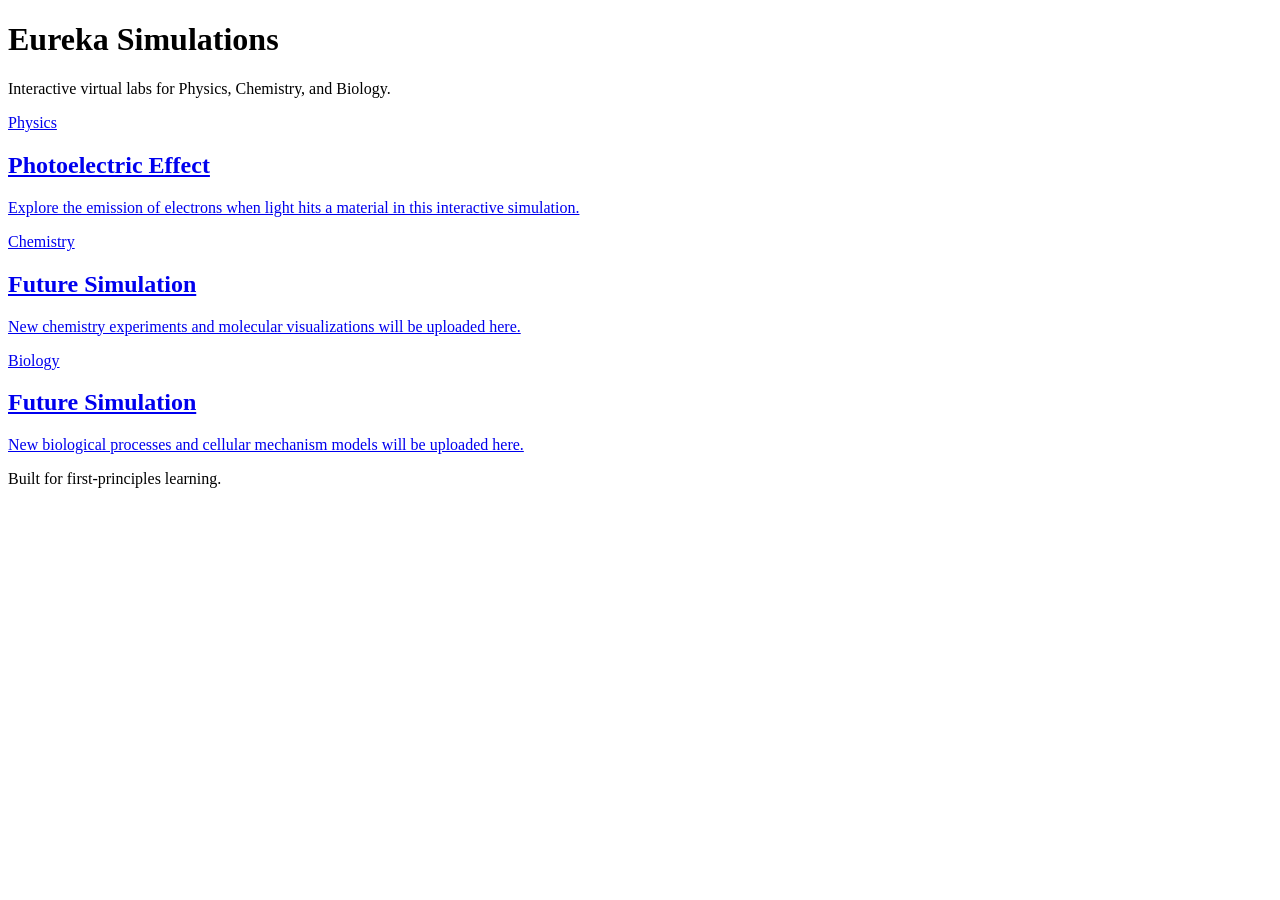
==== index.html @ e30bf633 "Create index.html" ====
<!DOCTYPE html>
<html lang="en">
<head>
    <meta charset="UTF-8">
    <meta name="viewport" content="width=device-width, initial-scale=1.0">
    <title>Eureka Simulations</title>
    <!-- Modern sans-serif font from Google Fonts -->
    <link href="https://fonts.googleapis.com/css2?family=Inter:wght@400;600;800&display=swap" rel="stylesheet">
    <link rel="stylesheet" href="assets/main.css">
</head>
<body>
    <header class="hero">
        <h1>Eureka Simulations</h1>
        <p>Interactive virtual labs for Physics, Chemistry, and Biology.</p>
    </header>

    <main class="container">
        <div class="grid">
            <!-- Physics Card (Active link to your Photoelectric effect simulator) -->
            <a href="physics/photoelectric-effect/index.html" class="card physics-card">
                <div class="card-tag">Physics</div>
                <h2>Photoelectric Effect</h2>
                <p>Explore the emission of electrons when light hits a material in this interactive simulation.</p>
            </a>

            <!-- Chemistry Card (Placeholder for future) -->
            <a href="#" class="card chemistry-card">
                <div class="card-tag">Chemistry</div>
                <h2>Future Simulation</h2>
                <p>New chemistry experiments and molecular visualizations will be uploaded here.</p>
            </a>

            <!-- Biology Card (Placeholder for future) -->
            <a href="#" class="card biology-card">
                <div class="card-tag">Biology</div>
                <h2>Future Simulation</h2>
                <p>New biological processes and cellular mechanism models will be uploaded here.</p>
            </a>
        </div>
    </main>

    <footer>
        <p>Built for first-principles learning.</p>
    </footer>
</body>
</html>
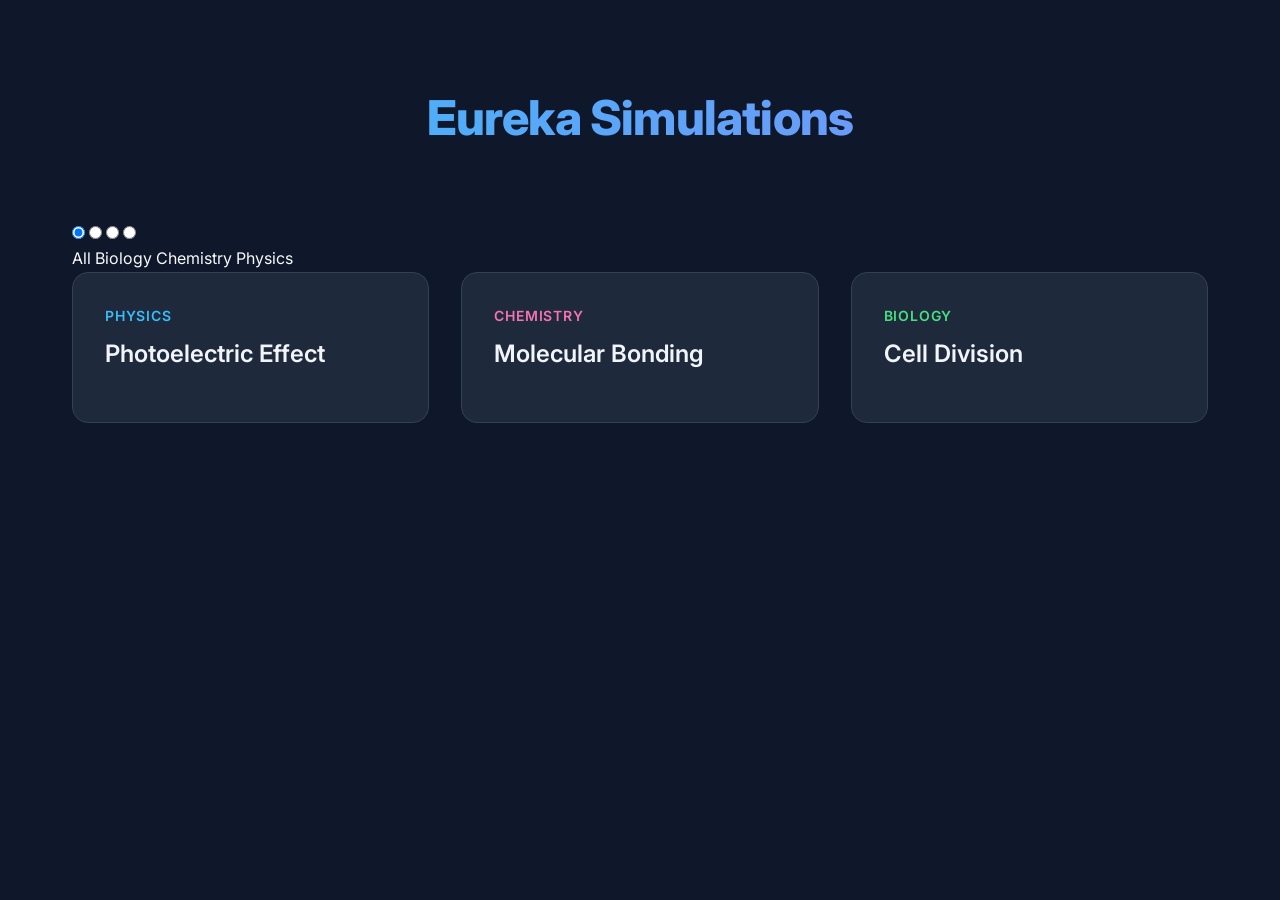
==== commit 146556c0: "Update index.html" ====
--- a/index.html
+++ b/index.html
@@ -4,44 +4,57 @@
     <meta charset="UTF-8">
     <meta name="viewport" content="width=device-width, initial-scale=1.0">
     <title>Eureka Simulations</title>
-    <!-- Modern sans-serif font from Google Fonts -->
     <link href="https://fonts.googleapis.com/css2?family=Inter:wght@400;600;800&display=swap" rel="stylesheet">
     <link rel="stylesheet" href="assets/main.css">
 </head>
 <body>
     <header class="hero">
         <h1>Eureka Simulations</h1>
-        <p>Interactive virtual labs for Physics, Chemistry, and Biology.</p>
     </header>
 
     <main class="container">
+        <!-- Interactive filtering logic (No JavaScript required) -->
+        <input type="radio" id="filter-all" name="category" checked>
+        <input type="radio" id="filter-biology" name="category">
+        <input type="radio" id="filter-chemistry" name="category">
+        <input type="radio" id="filter-physics" name="category">
+
+        <!-- Section Navigation Tabs -->
+        <nav class="filters">
+            <label for="filter-all">All</label>
+            <label for="filter-biology">Biology</label>
+            <label for="filter-chemistry">Chemistry</label>
+            <label for="filter-physics">Physics</label>
+        </nav>
+
+        <!-- Simulation Cards -->
         <div class="grid">
-            <!-- Physics Card (Active link to your Photoelectric effect simulator) -->
+            
+            <!-- Physics -->
             <a href="physics/photoelectric-effect/index.html" class="card physics-card">
-                <div class="card-tag">Physics</div>
-                <h2>Photoelectric Effect</h2>
-                <p>Explore the emission of electrons when light hits a material in this interactive simulation.</p>
+                <div class="card-content">
+                    <div class="card-tag">Physics</div>
+                    <h2>Photoelectric Effect</h2>
+                </div>
             </a>
 
-            <!-- Chemistry Card (Placeholder for future) -->
+            <!-- Chemistry -->
             <a href="#" class="card chemistry-card">
-                <div class="card-tag">Chemistry</div>
-                <h2>Future Simulation</h2>
-                <p>New chemistry experiments and molecular visualizations will be uploaded here.</p>
+                <div class="card-content">
+                    <div class="card-tag">Chemistry</div>
+                    <h2>Molecular Bonding</h2>
+                </div>
             </a>
 
-            <!-- Biology Card (Placeholder for future) -->
+            <!-- Biology -->
             <a href="#" class="card biology-card">
-                <div class="card-tag">Biology</div>
-                <h2>Future Simulation</h2>
-                <p>New biological processes and cellular mechanism models will be uploaded here.</p>
+                <div class="card-content">
+                    <div class="card-tag">Biology</div>
+                    <h2>Cell Division</h2>
+                </div>
             </a>
+
         </div>
     </main>
-
-    <footer>
-        <p>Built for first-principles learning.</p>
-    </footer>
 </body>
 </html>
-
--- a/assets/main.css
+++ b/assets/main.css
@@ -0,0 +1,117 @@
+/* --- Base Setup --- */
+* {
+    margin: 0;
+    padding: 0;
+    box-sizing: border-box;
+}
+
+body {
+    font-family: 'Inter', sans-serif;
+    background-color: #0f172a; /* Deep charcoal dark mode background */
+    color: #f8fafc;
+    line-height: 1.6;
+    display: flex;
+    flex-direction: column;
+    min-height: 100vh;
+}
+
+/* --- Typography & Layout --- */
+.hero {
+    text-align: center;
+    padding: 5rem 2rem 3rem;
+}
+
+.hero h1 {
+    font-size: 3rem;
+    font-weight: 800;
+    letter-spacing: -0.05rem;
+    margin-bottom: 1rem;
+    background: linear-gradient(90deg, #38bdf8, #818cf8);
+    -webkit-background-clip: text;
+    -webkit-text-fill-color: transparent;
+}
+
+.hero p {
+    color: #94a3b8;
+    font-size: 1.125rem;
+    max-width: 600px;
+    margin: 0 auto;
+}
+
+.container {
+    flex: 1;
+    width: 100%;
+    max-width: 1200px;
+    margin: 0 auto;
+    padding: 0 2rem 4rem;
+}
+
+/* --- Responsive Grid Layout --- */
+.grid {
+    display: grid;
+    /* This line automatically handles mobile vs desktop sizing */
+    grid-template-columns: repeat(auto-fit, minmax(300px, 1fr));
+    gap: 2rem;
+}
+
+/* --- Modern Card Design --- */
+.card {
+    background-color: #1e293b;
+    border: 1px solid #334155;
+    border-radius: 16px;
+    padding: 2rem;
+    text-decoration: none;
+    color: inherit;
+    display: flex;
+    flex-direction: column;
+    transition: transform 0.2s ease, box-shadow 0.2s ease, border-color 0.2s ease;
+}
+
+.card:hover {
+    transform: translateY(-6px);
+    box-shadow: 0 20px 25px -5px rgba(0, 0, 0, 0.3), 0 8px 10px -6px rgba(0, 0, 0, 0.3);
+}
+
+.card h2 {
+    font-size: 1.5rem;
+    font-weight: 600;
+    margin: 0.5rem 0 1rem;
+    color: #f1f5f9;
+}
+
+.card p {
+    color: #94a3b8;
+    font-size: 1rem;
+    flex-grow: 1;
+}
+
+/* --- Subject-Specific Accent Colors --- */
+.card-tag {
+    font-size: 0.875rem;
+    font-weight: 600;
+    text-transform: uppercase;
+    letter-spacing: 0.05rem;
+    margin-bottom: 0.5rem;
+}
+
+/* Physics gets a neon blue accent */
+.physics-card:hover { border-color: #38bdf8; }
+.physics-card .card-tag { color: #38bdf8; }
+
+/* Chemistry gets a neon pink accent */
+.chemistry-card:hover { border-color: #f472b6; }
+.chemistry-card .card-tag { color: #f472b6; }
+
+/* Biology gets a neon green accent */
+.biology-card:hover { border-color: #4ade80; }
+.biology-card .card-tag { color: #4ade80; }
+
+/* --- Footer --- */
+footer {
+    text-align: center;
+    padding: 2rem;
+    color: #475569;
+    font-size: 0.875rem;
+    border-top: 1px solid #1e293b;
+  }
+
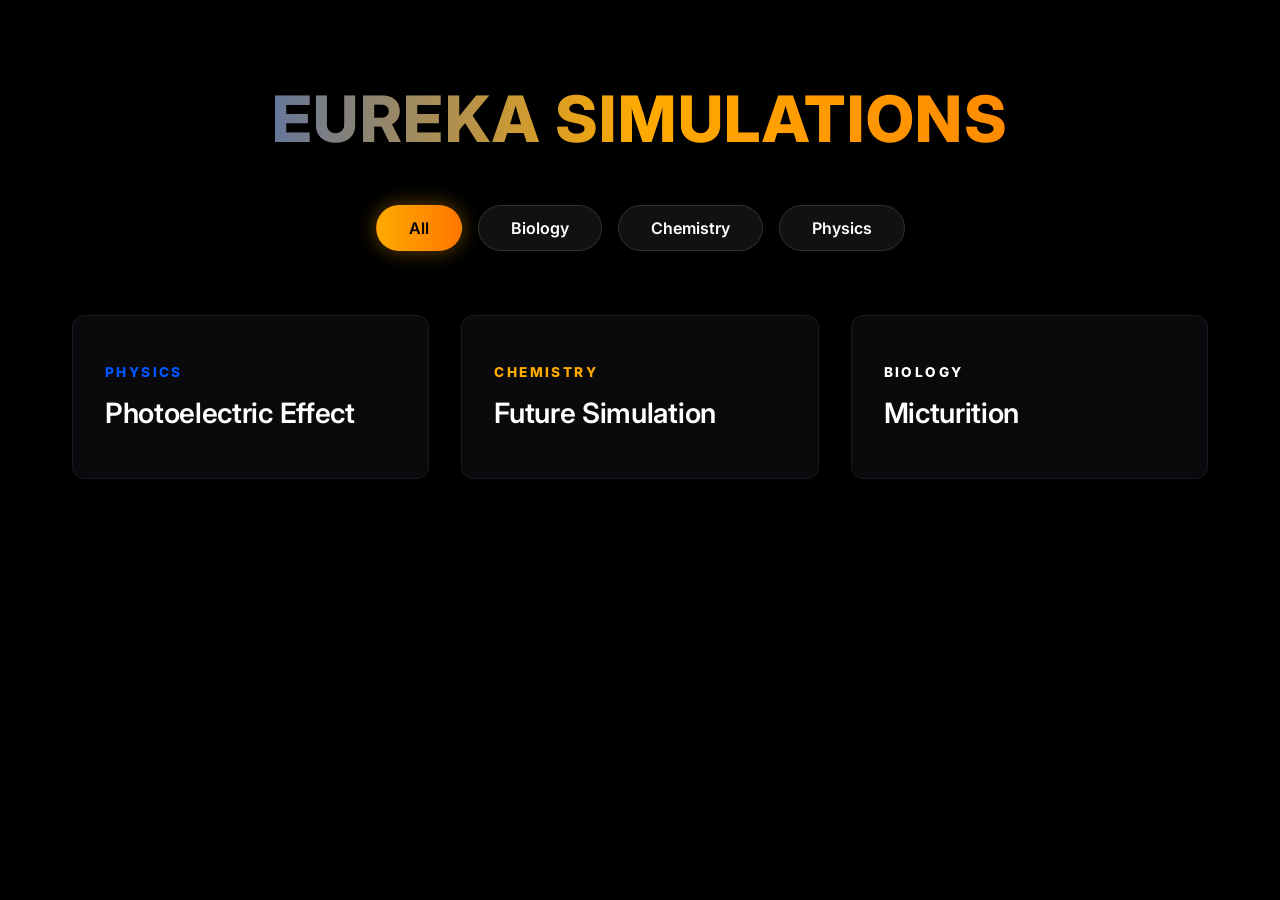
==== commit 654e072e: "Update index.html" ====
--- a/index.html
+++ b/index.html
@@ -4,7 +4,7 @@
     <meta charset="UTF-8">
     <meta name="viewport" content="width=device-width, initial-scale=1.0">
     <title>Eureka Simulations</title>
-    <link href="https://fonts.googleapis.com/css2?family=Inter:wght@400;600;800&display=swap" rel="stylesheet">
+    <link href="https://fonts.googleapis.com/css2?family=Inter:wght@400;500;600;800&display=swap" rel="stylesheet">
     <link rel="stylesheet" href="assets/main.css">
 </head>
 <body>
@@ -38,19 +38,19 @@
                 </div>
             </a>
 
-            <!-- Chemistry -->
+            <!-- Chemistry (Placeholder for future) -->
             <a href="#" class="card chemistry-card">
                 <div class="card-content">
                     <div class="card-tag">Chemistry</div>
-                    <h2>Molecular Bonding</h2>
+                    <h2>Future Simulation</h2>
                 </div>
             </a>
 
-            <!-- Biology -->
-            <a href="#" class="card biology-card">
+            <!-- Biology (New Micturition Simulation) -->
+            <a href="biology/micturition/index.html" class="card biology-card">
                 <div class="card-content">
                     <div class="card-tag">Biology</div>
-                    <h2>Cell Division</h2>
+                    <h2>Micturition</h2>
                 </div>
             </a>
 
--- a/assets/main.css
+++ b/assets/main.css
@@ -1,4 +1,4 @@
-/* --- Base Setup --- */
+/* --- Base Theme: Black & White --- */
 * {
     margin: 0;
     padding: 0;
@@ -7,106 +7,146 @@
 
 body {
     font-family: 'Inter', sans-serif;
-    background-color: #0f172a; /* Deep charcoal dark mode background */
-    color: #f8fafc;
-    line-height: 1.6;
+    background-color: #000000; /* Pure black background */
+    color: #ffffff; /* Pure white text */
+    min-height: 100vh;
     display: flex;
     flex-direction: column;
-    min-height: 100vh;
 }
 
-/* --- Typography & Layout --- */
+/* --- Hero Section --- */
 .hero {
     text-align: center;
     padding: 5rem 2rem 3rem;
 }
 
 .hero h1 {
-    font-size: 3rem;
+    font-size: 4rem;
     font-weight: 800;
-    letter-spacing: -0.05rem;
-    margin-bottom: 1rem;
-    background: linear-gradient(90deg, #38bdf8, #818cf8);
+    text-transform: uppercase;
+    letter-spacing: 0.1rem;
+    /* Blue to Yellowish-Orange Mix Gradient */
+    background: linear-gradient(90deg, #0055ff, #ffaa00, #ff7700);
     -webkit-background-clip: text;
     -webkit-text-fill-color: transparent;
 }
 
-.hero p {
-    color: #94a3b8;
-    font-size: 1.125rem;
-    max-width: 600px;
-    margin: 0 auto;
-}
-
+/* --- Layout --- */
 .container {
-    flex: 1;
-    width: 100%;
     max-width: 1200px;
     margin: 0 auto;
     padding: 0 2rem 4rem;
+    width: 100%;
 }
 
-/* --- Responsive Grid Layout --- */
+/* --- Interactive CSS-Only Filters --- */
+input[type="radio"] {
+    display: none;
+}
+
+.filters {
+    display: flex;
+    justify-content: center;
+    gap: 1rem;
+    margin-bottom: 4rem;
+    flex-wrap: wrap;
+}
+
+.filters label {
+    padding: 0.75rem 2rem;
+    border-radius: 50px;
+    background-color: #111111;
+    color: #ffffff;
+    font-size: 1rem;
+    font-weight: 600;
+    cursor: pointer;
+    border: 1px solid #333333;
+    transition: all 0.3s ease;
+}
+
+.filters label:hover {
+    border-color: #0055ff;
+    box-shadow: 0 0 15px rgba(0, 85, 255, 0.3);
+}
+
+/* Active Tab Styling (Yellowish-Orange Mix) */
+#filter-all:checked ~ .filters label[for="filter-all"],
+#filter-biology:checked ~ .filters label[for="filter-biology"],
+#filter-chemistry:checked ~ .filters label[for="filter-chemistry"],
+#filter-physics:checked ~ .filters label[for="filter-physics"] {
+    background: linear-gradient(90deg, #ffaa00, #ff7700);
+    border-color: transparent;
+    color: #000000;
+    box-shadow: 0 0 20px rgba(255, 170, 0, 0.4);
+}
+
+/* Filtering Logic: Hides unselected categories */
+#filter-physics:checked ~ .grid .card:not(.physics-card),
+#filter-chemistry:checked ~ .grid .card:not(.chemistry-card),
+#filter-biology:checked ~ .grid .card:not(.biology-card) {
+    display: none;
+}
+
+/* --- Grid & Modern Cards --- */
 .grid {
     display: grid;
-    /* This line automatically handles mobile vs desktop sizing */
-    grid-template-columns: repeat(auto-fit, minmax(300px, 1fr));
+    grid-template-columns: repeat(auto-fill, minmax(300px, 1fr));
     gap: 2rem;
 }
 
-/* --- Modern Card Design --- */
 .card {
-    background-color: #1e293b;
-    border: 1px solid #334155;
-    border-radius: 16px;
-    padding: 2rem;
+    position: relative;
+    background-color: #0a0a0c;
+    border-radius: 12px;
+    padding: 3rem 2rem;
     text-decoration: none;
-    color: inherit;
-    display: flex;
-    flex-direction: column;
-    transition: transform 0.2s ease, box-shadow 0.2s ease, border-color 0.2s ease;
+    color: #ffffff;
+    border: 1px solid #1a1a24;
+    transition: transform 0.3s ease, border-color 0.3s ease;
+    overflow: hidden;
 }
 
 .card:hover {
-    transform: translateY(-6px);
-    box-shadow: 0 20px 25px -5px rgba(0, 0, 0, 0.3), 0 8px 10px -6px rgba(0, 0, 0, 0.3);
+    transform: translateY(-5px);
+    border-color: #333344;
 }
 
-.card h2 {
-    font-size: 1.5rem;
-    font-weight: 600;
-    margin: 0.5rem 0 1rem;
-    color: #f1f5f9;
+/* Fascinating Gradient Top Border on Hover */
+.card::before {
+    content: '';
+    position: absolute;
+    top: 0;
+    left: 0;
+    right: 0;
+    height: 4px;
+    background: linear-gradient(90deg, #0055ff, #ffaa00);
+    opacity: 0;
+    transition: opacity 0.3s ease;
 }
 
-.card p {
-    color: #94a3b8;
-    font-size: 1rem;
-    flex-grow: 1;
+.card:hover::before {
+    opacity: 1;
 }
 
-/* --- Subject-Specific Accent Colors --- */
+/* --- Card Typography --- */
 .card-tag {
-    font-size: 0.875rem;
-    font-weight: 600;
+    font-size: 0.85rem;
     text-transform: uppercase;
-    letter-spacing: 0.05rem;
-    margin-bottom: 0.5rem;
+    letter-spacing: 0.15rem;
+    margin-bottom: 1rem;
+    font-weight: 800;
 }
 
-/* Physics gets a neon blue accent */
-.physics-card:hover { border-color: #38bdf8; }
-.physics-card .card-tag { color: #38bdf8; }
+/* Specific Accent Colors for the Tags */
+.physics-card .card-tag { color: #0055ff; } /* Blue */
+.chemistry-card .card-tag { color: #ffaa00; } /* Yellowish-Orange */
+.biology-card .card-tag { color: #ffffff; } /* White */
 
-/* Chemistry gets a neon pink accent */
-.chemistry-card:hover { border-color: #f472b6; }
-.chemistry-card .card-tag { color: #f472b6; }
-
-/* Biology gets a neon green accent */
-.biology-card:hover { border-color: #4ade80; }
-.biology-card .card-tag { color: #4ade80; }
-
-/* --- Footer --- */
+.card h2 {
+    font-size: 1.75rem;
+    font-weight: 600;
+    letter-spacing: -0.02rem;
+}
 footer {
     text-align: center;
     padding: 2rem;
@@ -114,4 +154,3 @@
     font-size: 0.875rem;
     border-top: 1px solid #1e293b;
   }
-
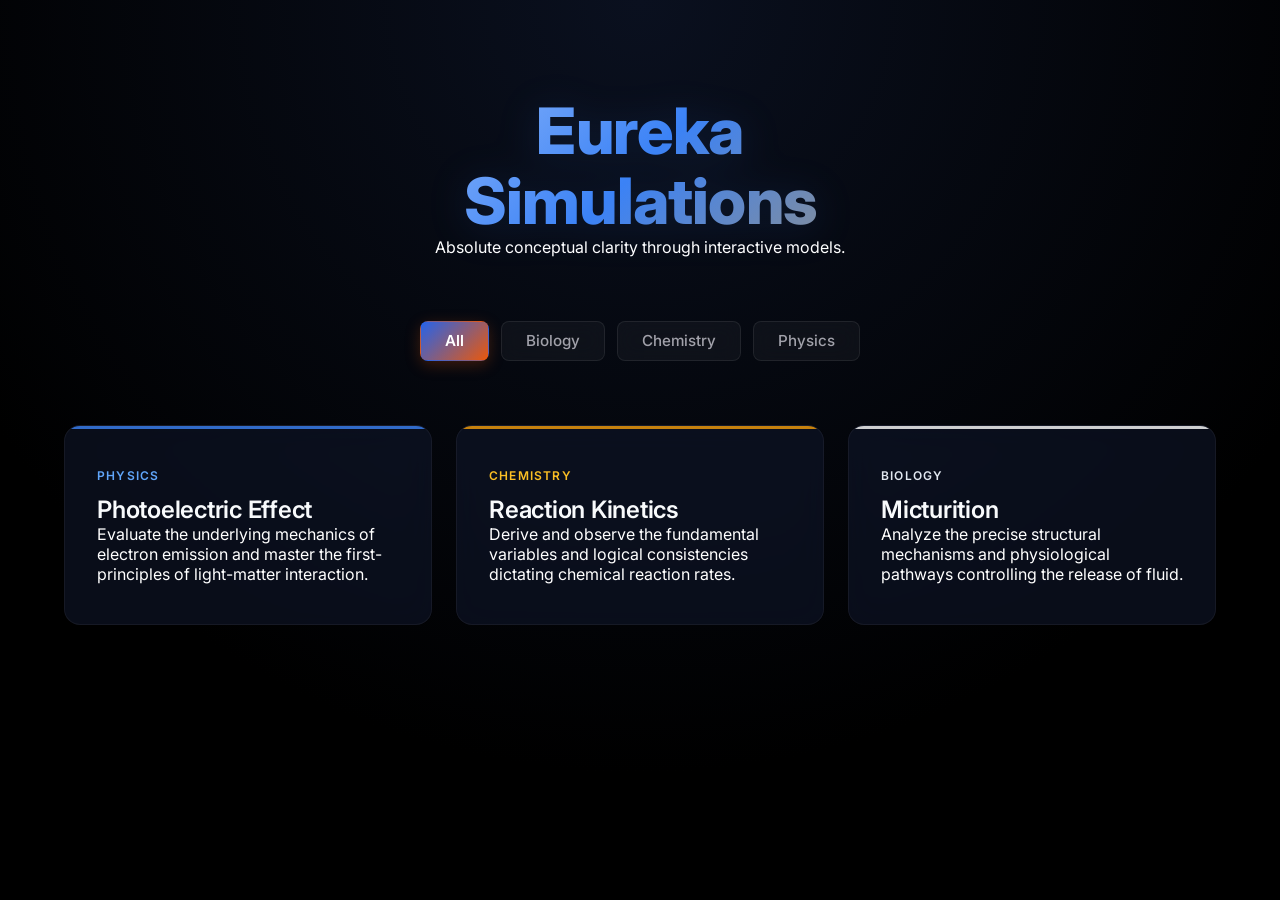
==== commit bfa23b68: "Update index.html" ====
--- a/index.html
+++ b/index.html
@@ -4,22 +4,25 @@
     <meta charset="UTF-8">
     <meta name="viewport" content="width=device-width, initial-scale=1.0">
     <title>Eureka Simulations</title>
-    <link href="https://fonts.googleapis.com/css2?family=Inter:wght@400;500;600;800&display=swap" rel="stylesheet">
+    <link href="https://fonts.googleapis.com/css2?family=Inter:wght@400;500;600;700&display=swap" rel="stylesheet">
     <link rel="stylesheet" href="assets/main.css">
 </head>
 <body>
     <header class="hero">
-        <h1>Eureka Simulations</h1>
+        <div class="hero-content">
+            <h1>Eureka<br>Simulations</h1>
+            <p>Absolute conceptual clarity through interactive models.</p>
+        </div>
     </header>
 
     <main class="container">
-        <!-- Interactive filtering logic (No JavaScript required) -->
+        <!-- Interactive filtering logic -->
         <input type="radio" id="filter-all" name="category" checked>
         <input type="radio" id="filter-biology" name="category">
         <input type="radio" id="filter-chemistry" name="category">
         <input type="radio" id="filter-physics" name="category">
 
-        <!-- Section Navigation Tabs -->
+        <!-- Premium Sleek Navigation Tabs -->
         <nav class="filters">
             <label for="filter-all">All</label>
             <label for="filter-biology">Biology</label>
@@ -32,25 +35,28 @@
             
             <!-- Physics -->
             <a href="physics/photoelectric-effect/index.html" class="card physics-card">
-                <div class="card-content">
+                <div class="card-inner">
                     <div class="card-tag">Physics</div>
                     <h2>Photoelectric Effect</h2>
+                    <p>Evaluate the underlying mechanics of electron emission and master the first-principles of light-matter interaction.</p>
                 </div>
             </a>
 
-            <!-- Chemistry (Placeholder for future) -->
+            <!-- Chemistry -->
             <a href="#" class="card chemistry-card">
-                <div class="card-content">
+                <div class="card-inner">
                     <div class="card-tag">Chemistry</div>
-                    <h2>Future Simulation</h2>
+                    <h2>Reaction Kinetics</h2>
+                    <p>Derive and observe the fundamental variables and logical consistencies dictating chemical reaction rates.</p>
                 </div>
             </a>
 
-            <!-- Biology (New Micturition Simulation) -->
+            <!-- Biology -->
             <a href="biology/micturition/index.html" class="card biology-card">
-                <div class="card-content">
+                <div class="card-inner">
                     <div class="card-tag">Biology</div>
                     <h2>Micturition</h2>
+                    <p>Analyze the precise structural mechanisms and physiological pathways controlling the release of fluid.</p>
                 </div>
             </a>
 
--- a/assets/main.css
+++ b/assets/main.css
@@ -1,45 +1,52 @@
-/* --- Base Theme: Black & White --- */
+/* --- Base Theme & Mobile Optimization --- */
 * {
     margin: 0;
     padding: 0;
     box-sizing: border-box;
+    /* Removes the blue flash when tapping on mobile */
+    -webkit-tap-highlight-color: transparent; 
 }
 
 body {
-    font-family: 'Inter', sans-serif;
-    background-color: #000000; /* Pure black background */
-    color: #ffffff; /* Pure white text */
+    font-family: 'Inter', -apple-system, BlinkMacSystemFont, sans-serif;
+    /* Deep black background for a premium dark mode */
+    background-color: #000000;
+    background-image: radial-gradient(circle at 50% 0%, #0a101f 0%, #000000 70%);
+    color: #ffffff;
     min-height: 100vh;
     display: flex;
     flex-direction: column;
+    -webkit-font-smoothing: antialiased;
+    -moz-osx-font-smoothing: grayscale;
 }
 
 /* --- Hero Section --- */
 .hero {
     text-align: center;
-    padding: 5rem 2rem 3rem;
+    padding: 6rem 1.5rem 4rem;
 }
 
 .hero h1 {
-    font-size: 4rem;
+    font-size: clamp(2.5rem, 5vw, 4rem); /* Fluid sizing for flawless mobile scaling */
     font-weight: 800;
-    text-transform: uppercase;
-    letter-spacing: 0.1rem;
-    /* Blue to Yellowish-Orange Mix Gradient */
-    background: linear-gradient(90deg, #0055ff, #ffaa00, #ff7700);
+    letter-spacing: -0.05rem;
+    line-height: 1.1;
+    /* Professional Blue to Yellowish-Orange gradient */
+    background: linear-gradient(135deg, #ffffff 0%, #3b82f6 50%, #f59e0b 100%);
     -webkit-background-clip: text;
     -webkit-text-fill-color: transparent;
+    filter: drop-shadow(0 4px 20px rgba(59, 130, 246, 0.15));
 }
 
 /* --- Layout --- */
 .container {
     max-width: 1200px;
     margin: 0 auto;
-    padding: 0 2rem 4rem;
+    padding: 0 1.5rem 5rem;
     width: 100%;
 }
 
-/* --- Interactive CSS-Only Filters --- */
+/* --- Professional Interactive Filters --- */
 input[type="radio"] {
     display: none;
 }
@@ -47,110 +54,154 @@
 .filters {
     display: flex;
     justify-content: center;
-    gap: 1rem;
+    gap: 0.75rem;
     margin-bottom: 4rem;
-    flex-wrap: wrap;
+    flex-wrap: wrap; /* Allows tabs to wrap neatly on small phones */
 }
 
 .filters label {
-    padding: 0.75rem 2rem;
-    border-radius: 50px;
-    background-color: #111111;
-    color: #ffffff;
-    font-size: 1rem;
-    font-weight: 600;
+    padding: 0.6rem 1.5rem;
+    border-radius: 8px;
+    background-color: rgba(255, 255, 255, 0.04);
+    backdrop-filter: blur(10px);
+    color: #a1a1aa;
+    font-size: 0.95rem;
+    font-weight: 500;
     cursor: pointer;
-    border: 1px solid #333333;
-    transition: all 0.3s ease;
-}
-
-.filters label:hover {
-    border-color: #0055ff;
-    box-shadow: 0 0 15px rgba(0, 85, 255, 0.3);
-}
-
-/* Active Tab Styling (Yellowish-Orange Mix) */
+    border: 1px solid rgba(255, 255, 255, 0.08);
+    transition: all 0.3s cubic-bezier(0.4, 0, 0.2, 1);
+}
+
+/* Active State & Touch/Hover States */
+@media (hover: hover) {
+    .filters label:hover {
+        color: #ffffff;
+        background-color: rgba(255, 255, 255, 0.08);
+        border-color: rgba(255, 255, 255, 0.2);
+    }
+}
+
 #filter-all:checked ~ .filters label[for="filter-all"],
 #filter-biology:checked ~ .filters label[for="filter-biology"],
 #filter-chemistry:checked ~ .filters label[for="filter-chemistry"],
 #filter-physics:checked ~ .filters label[for="filter-physics"] {
-    background: linear-gradient(90deg, #ffaa00, #ff7700);
+    /* Blue to Yellowish-Orange Mix */
+    background: linear-gradient(135deg, #2563eb, #ea580c);
     border-color: transparent;
-    color: #000000;
-    box-shadow: 0 0 20px rgba(255, 170, 0, 0.4);
-}
-
-/* Filtering Logic: Hides unselected categories */
+    color: #ffffff;
+    font-weight: 600;
+    box-shadow: 0 4px 15px rgba(234, 88, 12, 0.25);
+}
+
+/* CSS-Only Filtering Logic */
 #filter-physics:checked ~ .grid .card:not(.physics-card),
 #filter-chemistry:checked ~ .grid .card:not(.chemistry-card),
 #filter-biology:checked ~ .grid .card:not(.biology-card) {
     display: none;
 }
 
-/* --- Grid & Modern Cards --- */
+/* --- Grid & Glassmorphism Cards --- */
 .grid {
     display: grid;
-    grid-template-columns: repeat(auto-fill, minmax(300px, 1fr));
-    gap: 2rem;
+    /* Ensures cards take up full width on mobile, and split into columns on desktop */
+    grid-template-columns: repeat(auto-fill, minmax(280px, 1fr));
+    gap: 1.5rem;
 }
 
 .card {
     position: relative;
-    background-color: #0a0a0c;
-    border-radius: 12px;
-    padding: 3rem 2rem;
+    background: rgba(15, 23, 42, 0.6);
+    backdrop-filter: blur(16px);
+    border-radius: 16px;
+    padding: 2.5rem 2rem;
     text-decoration: none;
     color: #ffffff;
-    border: 1px solid #1a1a24;
-    transition: transform 0.3s ease, border-color 0.3s ease;
+    border: 1px solid rgba(255, 255, 255, 0.05);
+    transition: all 0.4s cubic-bezier(0.4, 0, 0.2, 1);
     overflow: hidden;
-}
-
-.card:hover {
-    transform: translateY(-5px);
-    border-color: #333344;
-}
-
-/* Fascinating Gradient Top Border on Hover */
+    display: flex;
+    flex-direction: column;
+    justify-content: flex-end;
+    min-height: 200px;
+}
+
+@media (hover: hover) {
+    .card:hover {
+        transform: translateY(-4px);
+        background: rgba(30, 41, 59, 0.8);
+        border-color: rgba(255, 255, 255, 0.15);
+        box-shadow: 0 10px 40px -10px rgba(0, 0, 0, 0.5);
+    }
+}
+
+/* Touch feedback for mobile */
+.card:active {
+    transform: scale(0.98);
+}
+
+/* --- Card Typography & Accents --- */
+.card-content {
+    position: relative;
+    z-index: 2;
+}
+
+.card-tag {
+    font-size: 0.75rem;
+    text-transform: uppercase;
+    letter-spacing: 0.1em;
+    margin-bottom: 0.75rem;
+    font-weight: 600;
+}
+
+.card h2 {
+    font-size: 1.5rem;
+    font-weight: 600;
+    letter-spacing: -0.01em;
+    color: #f8fafc;
+}
+
+/* Top accent line */
 .card::before {
     content: '';
     position: absolute;
     top: 0;
     left: 0;
-    right: 0;
-    height: 4px;
-    background: linear-gradient(90deg, #0055ff, #ffaa00);
-    opacity: 0;
-    transition: opacity 0.3s ease;
-}
-
-.card:hover::before {
-    opacity: 1;
-}
-
-/* --- Card Typography --- */
-.card-tag {
-    font-size: 0.85rem;
-    text-transform: uppercase;
-    letter-spacing: 0.15rem;
-    margin-bottom: 1rem;
-    font-weight: 800;
-}
-
-/* Specific Accent Colors for the Tags */
-.physics-card .card-tag { color: #0055ff; } /* Blue */
-.chemistry-card .card-tag { color: #ffaa00; } /* Yellowish-Orange */
-.biology-card .card-tag { color: #ffffff; } /* White */
-
-.card h2 {
-    font-size: 1.75rem;
-    font-weight: 600;
-    letter-spacing: -0.02rem;
-}
-footer {
-    text-align: center;
-    padding: 2rem;
-    color: #475569;
-    font-size: 0.875rem;
-    border-top: 1px solid #1e293b;
-  }
+    width: 100%;
+    height: 3px;
+    opacity: 0.8;
+    transition: height 0.4s ease;
+}
+
+@media (hover: hover) {
+    .card:hover::before {
+        height: 4px;
+    }
+}
+
+/* Category Specific Colors matching the palette */
+.physics-card::before { background: #3b82f6; /* Blue */ }
+.physics-card .card-tag { color: #60a5fa; }
+
+.chemistry-card::before { background: #f59e0b; /* Yellowish-Orange */ }
+.chemistry-card .card-tag { color: #fbbf24; }
+
+.biology-card::before { background: #ffffff; /* White */ }
+.biology-card .card-tag { color: #e2e8f0; }
+
+/* --- Mobile Specific Adjustments --- */
+@media (max-width: 480px) {
+    .hero {
+        padding: 4rem 1rem 3rem;
+    }
+    .filters label {
+        padding: 0.5rem 1.2rem;
+        font-size: 0.85rem;
+    }
+    .card {
+        padding: 2rem 1.5rem;
+        min-height: 160px;
+    }
+    .card h2 {
+        font-size: 1.35rem;
+    }
+}
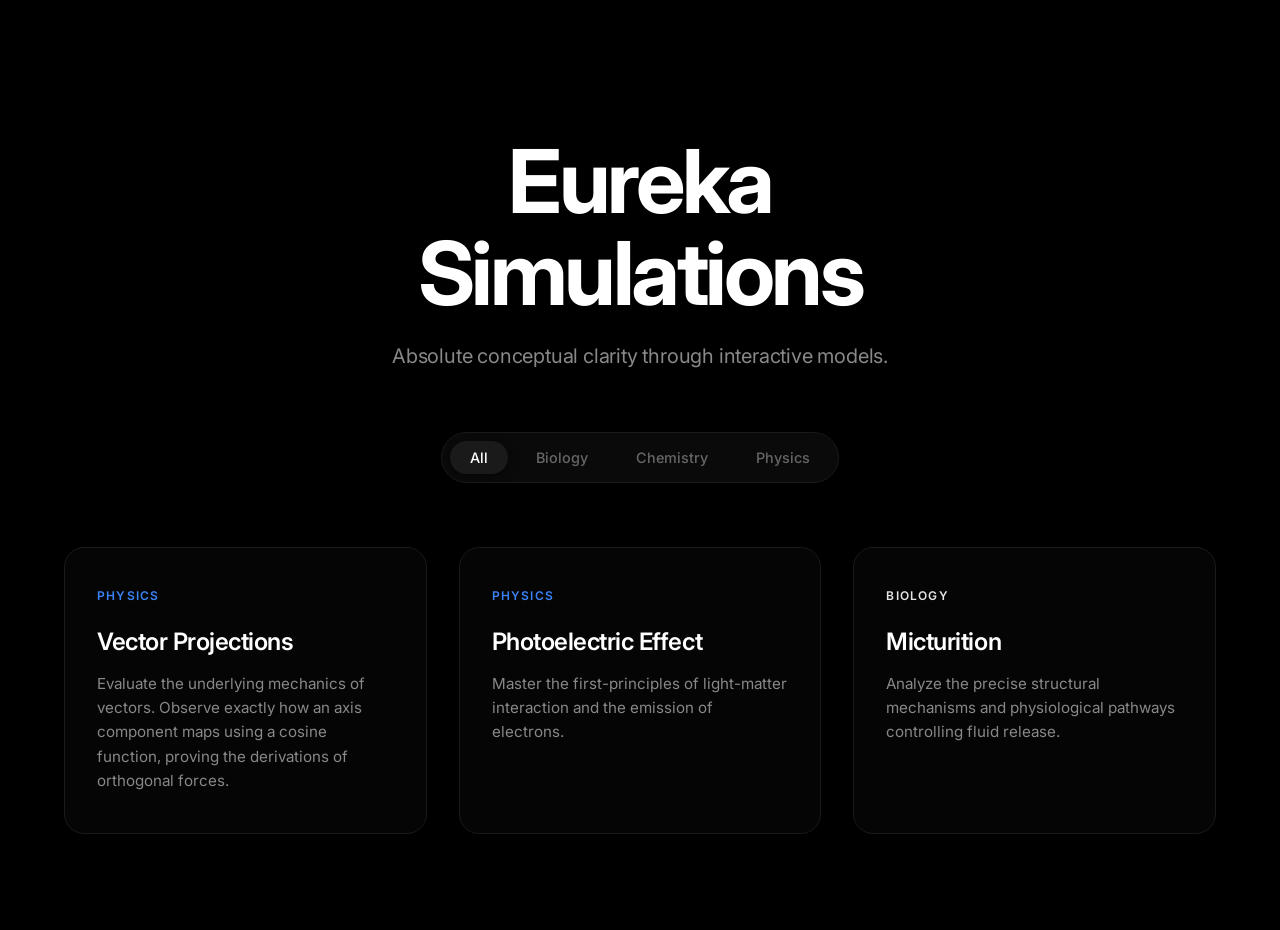
==== commit 1286ea2d: "Update index.html" ====
--- a/index.html
+++ b/index.html
@@ -33,30 +33,30 @@
         <!-- Simulation Cards -->
         <div class="grid">
             
-            <!-- Physics -->
+            <!-- Physics: Vector Projections -->
+            <a href="physics/vector-projections/index.html" class="card physics-card">
+                <div class="card-inner">
+                    <div class="card-tag">Physics</div>
+                    <h2>Vector Projections</h2>
+                    <p>Evaluate the underlying mechanics of vectors. Observe exactly how an axis component maps using a cosine function, proving the derivations of orthogonal forces.</p>
+                </div>
+            </a>
+
+            <!-- Physics: Photoelectric Effect -->
             <a href="physics/photoelectric-effect/index.html" class="card physics-card">
                 <div class="card-inner">
                     <div class="card-tag">Physics</div>
                     <h2>Photoelectric Effect</h2>
-                    <p>Evaluate the underlying mechanics of electron emission and master the first-principles of light-matter interaction.</p>
+                    <p>Master the first-principles of light-matter interaction and the emission of electrons.</p>
                 </div>
             </a>
 
-            <!-- Chemistry -->
-            <a href="#" class="card chemistry-card">
-                <div class="card-inner">
-                    <div class="card-tag">Chemistry</div>
-                    <h2>Reaction Kinetics</h2>
-                    <p>Derive and observe the fundamental variables and logical consistencies dictating chemical reaction rates.</p>
-                </div>
-            </a>
-
-            <!-- Biology -->
+            <!-- Biology: Micturition -->
             <a href="biology/micturition/index.html" class="card biology-card">
                 <div class="card-inner">
                     <div class="card-tag">Biology</div>
                     <h2>Micturition</h2>
-                    <p>Analyze the precise structural mechanisms and physiological pathways controlling the release of fluid.</p>
+                    <p>Analyze the precise structural mechanisms and physiological pathways controlling fluid release.</p>
                 </div>
             </a>
 
--- a/assets/main.css
+++ b/assets/main.css
@@ -1,17 +1,14 @@
-/* --- Base Theme & Mobile Optimization --- */
+/* --- Base Theme & Reset --- */
 * {
     margin: 0;
     padding: 0;
     box-sizing: border-box;
-    /* Removes the blue flash when tapping on mobile */
-    -webkit-tap-highlight-color: transparent; 
+    -webkit-tap-highlight-color: transparent;
 }
 
 body {
     font-family: 'Inter', -apple-system, BlinkMacSystemFont, sans-serif;
-    /* Deep black background for a premium dark mode */
     background-color: #000000;
-    background-image: radial-gradient(circle at 50% 0%, #0a101f 0%, #000000 70%);
     color: #ffffff;
     min-height: 100vh;
     display: flex;
@@ -22,31 +19,42 @@
 
 /* --- Hero Section --- */
 .hero {
+    display: flex;
+    justify-content: center;
+    padding: 15vh 1.5rem 4rem;
+}
+
+.hero-content {
     text-align: center;
-    padding: 6rem 1.5rem 4rem;
-}
-
+    max-width: 800px;
+}
+
+/* Fixed the breaking text issue with fluid typography */
 .hero h1 {
-    font-size: clamp(2.5rem, 5vw, 4rem); /* Fluid sizing for flawless mobile scaling */
-    font-weight: 800;
-    letter-spacing: -0.05rem;
-    line-height: 1.1;
-    /* Professional Blue to Yellowish-Orange gradient */
-    background: linear-gradient(135deg, #ffffff 0%, #3b82f6 50%, #f59e0b 100%);
-    -webkit-background-clip: text;
-    -webkit-text-fill-color: transparent;
-    filter: drop-shadow(0 4px 20px rgba(59, 130, 246, 0.15));
+    font-size: clamp(3rem, 10vw, 5.5rem);
+    font-weight: 700;
+    letter-spacing: -0.04em;
+    line-height: 1.05;
+    margin-bottom: 1.5rem;
+    color: #ffffff;
+}
+
+.hero p {
+    font-size: clamp(1rem, 3vw, 1.25rem);
+    color: #888888;
+    font-weight: 400;
+    letter-spacing: -0.01em;
 }
 
 /* --- Layout --- */
 .container {
     max-width: 1200px;
     margin: 0 auto;
-    padding: 0 1.5rem 5rem;
+    padding: 0 1.5rem 6rem;
     width: 100%;
 }
 
-/* --- Professional Interactive Filters --- */
+/* --- Sleek, Minimalist Filters --- */
 input[type="radio"] {
     display: none;
 }
@@ -54,43 +62,42 @@
 .filters {
     display: flex;
     justify-content: center;
-    gap: 0.75rem;
+    gap: 0.5rem;
     margin-bottom: 4rem;
-    flex-wrap: wrap; /* Allows tabs to wrap neatly on small phones */
+    flex-wrap: wrap;
+    background: #0a0a0a;
+    padding: 0.5rem;
+    border-radius: 100px;
+    border: 1px solid #1a1a1a;
+    width: fit-content;
+    margin-left: auto;
+    margin-right: auto;
 }
 
 .filters label {
-    padding: 0.6rem 1.5rem;
-    border-radius: 8px;
-    background-color: rgba(255, 255, 255, 0.04);
-    backdrop-filter: blur(10px);
-    color: #a1a1aa;
-    font-size: 0.95rem;
+    padding: 0.5rem 1.25rem;
+    border-radius: 100px;
+    color: #666666;
+    font-size: 0.9rem;
     font-weight: 500;
     cursor: pointer;
-    border: 1px solid rgba(255, 255, 255, 0.08);
-    transition: all 0.3s cubic-bezier(0.4, 0, 0.2, 1);
-}
-
-/* Active State & Touch/Hover States */
+    transition: all 0.3s ease;
+}
+
 @media (hover: hover) {
     .filters label:hover {
         color: #ffffff;
-        background-color: rgba(255, 255, 255, 0.08);
-        border-color: rgba(255, 255, 255, 0.2);
-    }
-}
-
+    }
+}
+
+/* Active State - Subtle Yellowish-Orange/Blue Gradient Text */
 #filter-all:checked ~ .filters label[for="filter-all"],
 #filter-biology:checked ~ .filters label[for="filter-biology"],
 #filter-chemistry:checked ~ .filters label[for="filter-chemistry"],
 #filter-physics:checked ~ .filters label[for="filter-physics"] {
-    /* Blue to Yellowish-Orange Mix */
-    background: linear-gradient(135deg, #2563eb, #ea580c);
-    border-color: transparent;
-    color: #ffffff;
-    font-weight: 600;
-    box-shadow: 0 4px 15px rgba(234, 88, 12, 0.25);
+    background: #1a1a1a;
+    color: #ffffff;
+    box-shadow: 0 2px 10px rgba(0,0,0,0.5);
 }
 
 /* CSS-Only Filtering Logic */
@@ -100,108 +107,108 @@
     display: none;
 }
 
-/* --- Grid & Glassmorphism Cards --- */
+/* --- Premium Cards --- */
 .grid {
     display: grid;
-    /* Ensures cards take up full width on mobile, and split into columns on desktop */
-    grid-template-columns: repeat(auto-fill, minmax(280px, 1fr));
-    gap: 1.5rem;
+    grid-template-columns: repeat(auto-fill, minmax(320px, 1fr));
+    gap: 2rem;
 }
 
 .card {
     position: relative;
-    background: rgba(15, 23, 42, 0.6);
-    backdrop-filter: blur(16px);
-    border-radius: 16px;
+    text-decoration: none;
+    border-radius: 20px;
+    background: #050505;
+    border: 1px solid #1a1a1a;
+    transition: all 0.4s cubic-bezier(0.16, 1, 0.3, 1);
+    display: block;
+}
+
+.card-inner {
     padding: 2.5rem 2rem;
-    text-decoration: none;
-    color: #ffffff;
-    border: 1px solid rgba(255, 255, 255, 0.05);
-    transition: all 0.4s cubic-bezier(0.4, 0, 0.2, 1);
-    overflow: hidden;
+    position: relative;
+    z-index: 2;
+    height: 100%;
     display: flex;
     flex-direction: column;
-    justify-content: flex-end;
-    min-height: 200px;
-}
-
+}
+
+/* Card Hover Effect - Subtle Glow based on Subject */
 @media (hover: hover) {
     .card:hover {
         transform: translateY(-4px);
-        background: rgba(30, 41, 59, 0.8);
-        border-color: rgba(255, 255, 255, 0.15);
-        box-shadow: 0 10px 40px -10px rgba(0, 0, 0, 0.5);
-    }
-}
-
-/* Touch feedback for mobile */
+        border-color: #333333;
+    }
+    
+    .physics-card:hover {
+        box-shadow: 0 10px 40px -10px rgba(37, 99, 235, 0.15); /* Blue glow */
+    }
+    
+    .chemistry-card:hover {
+        box-shadow: 0 10px 40px -10px rgba(234, 88, 12, 0.15); /* Yellow/Orange glow */
+    }
+    
+    .biology-card:hover {
+        box-shadow: 0 10px 40px -10px rgba(255, 255, 255, 0.05); /* White glow */
+    }
+}
+
 .card:active {
     transform: scale(0.98);
 }
 
-/* --- Card Typography & Accents --- */
-.card-content {
-    position: relative;
-    z-index: 2;
-}
-
+/* --- Card Content --- */
 .card-tag {
     font-size: 0.75rem;
     text-transform: uppercase;
     letter-spacing: 0.1em;
-    margin-bottom: 0.75rem;
     font-weight: 600;
-}
+    margin-bottom: 1.5rem;
+    display: inline-block;
+}
+
+/* Subject Specific Tag Colors */
+.physics-card .card-tag { color: #3b82f6; } /* Precision Blue */
+.chemistry-card .card-tag { color: #f59e0b; } /* Yellowish-Orange */
+.biology-card .card-tag { color: #e5e5e5; } /* Clean White */
 
 .card h2 {
     font-size: 1.5rem;
     font-weight: 600;
-    letter-spacing: -0.01em;
-    color: #f8fafc;
-}
-
-/* Top accent line */
-.card::before {
-    content: '';
-    position: absolute;
-    top: 0;
-    left: 0;
-    width: 100%;
-    height: 3px;
-    opacity: 0.8;
-    transition: height 0.4s ease;
-}
-
-@media (hover: hover) {
-    .card:hover::before {
-        height: 4px;
-    }
-}
-
-/* Category Specific Colors matching the palette */
-.physics-card::before { background: #3b82f6; /* Blue */ }
-.physics-card .card-tag { color: #60a5fa; }
-
-.chemistry-card::before { background: #f59e0b; /* Yellowish-Orange */ }
-.chemistry-card .card-tag { color: #fbbf24; }
-
-.biology-card::before { background: #ffffff; /* White */ }
-.biology-card .card-tag { color: #e2e8f0; }
+    letter-spacing: -0.02em;
+    color: #ffffff;
+    margin-bottom: 1rem;
+}
+
+.card p {
+    font-size: 0.95rem;
+    line-height: 1.6;
+    color: #888888;
+    margin: 0;
+}
 
 /* --- Mobile Specific Adjustments --- */
 @media (max-width: 480px) {
     .hero {
-        padding: 4rem 1rem 3rem;
+        padding: 10vh 1.25rem 3rem;
+    }
+    .filters {
+        gap: 0.25rem;
+        padding: 0.35rem;
+        width: 100%;
+        justify-content: space-around;
+        border-radius: 12px;
     }
     .filters label {
-        padding: 0.5rem 1.2rem;
+        padding: 0.6rem 1rem;
         font-size: 0.85rem;
-    }
-    .card {
+        border-radius: 8px;
+    }
+    .grid {
+        grid-template-columns: 1fr;
+        gap: 1.25rem;
+    }
+    .card-inner {
         padding: 2rem 1.5rem;
-        min-height: 160px;
-    }
-    .card h2 {
-        font-size: 1.35rem;
-    }
-}
+    }
+}
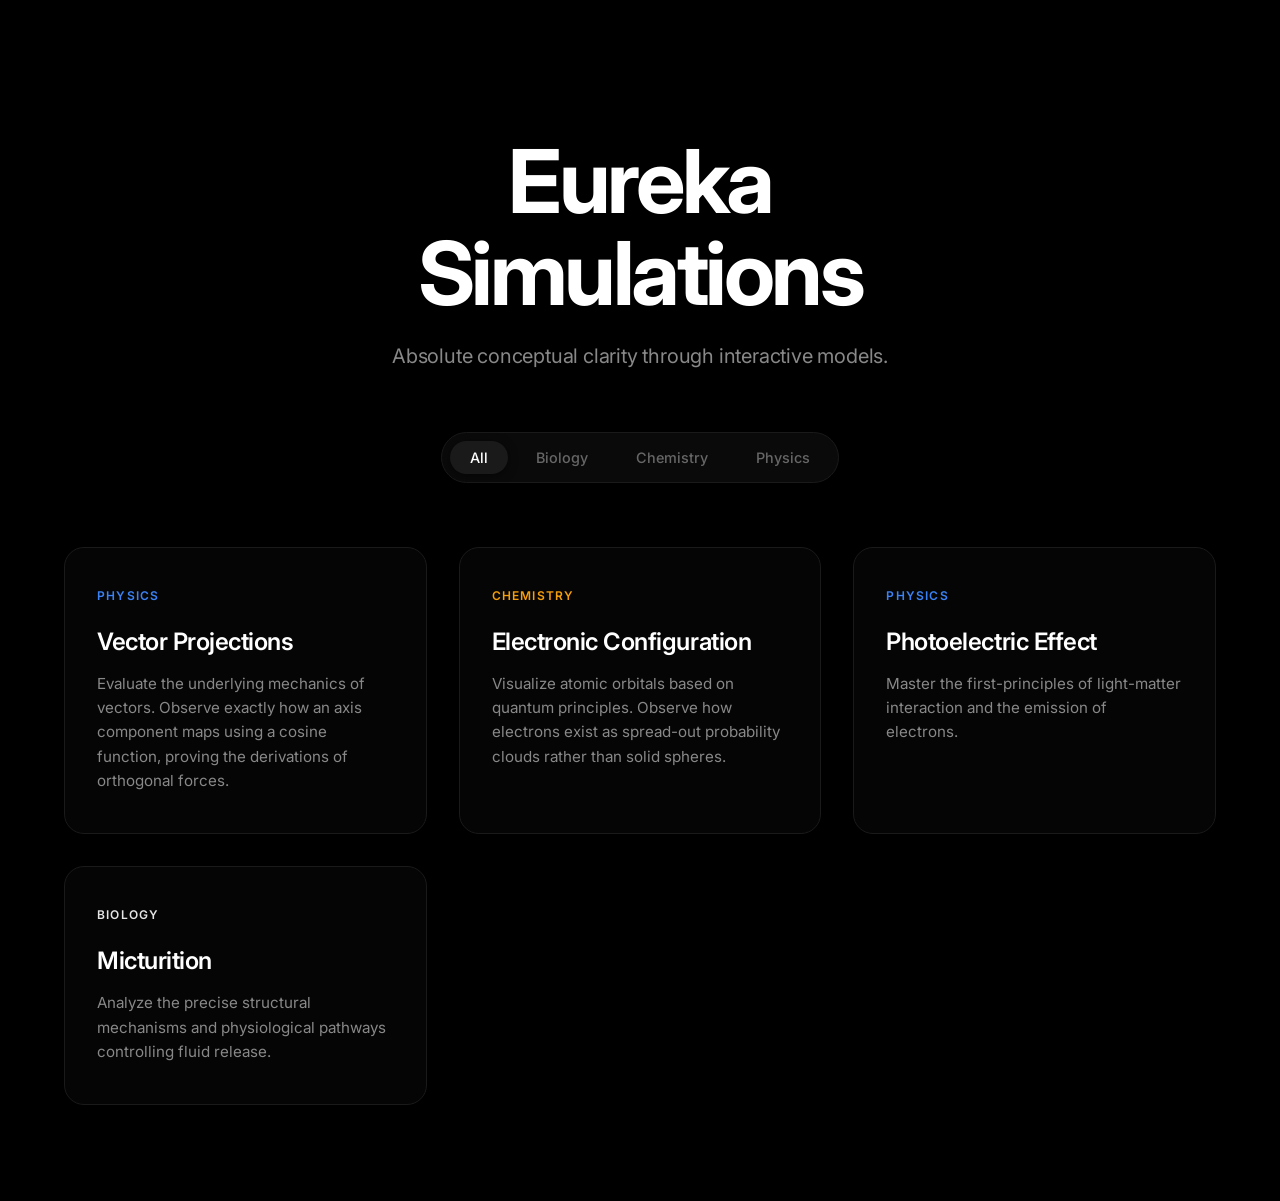
==== commit 1ab25c4f: "Update index.html" ====
--- a/index.html
+++ b/index.html
@@ -42,6 +42,15 @@
                 </div>
             </a>
 
+            <!-- Chemistry: Electronic Configuration -->
+            <a href="chemistry/electronic-configuration/index.html" class="card chemistry-card">
+                <div class="card-inner">
+                    <div class="card-tag">Chemistry</div>
+                    <h2>Electronic Configuration</h2>
+                    <p>Visualize atomic orbitals based on quantum principles. Observe how electrons exist as spread-out probability clouds rather than solid spheres.</p>
+                </div>
+            </a>
+
             <!-- Physics: Photoelectric Effect -->
             <a href="physics/photoelectric-effect/index.html" class="card physics-card">
                 <div class="card-inner">
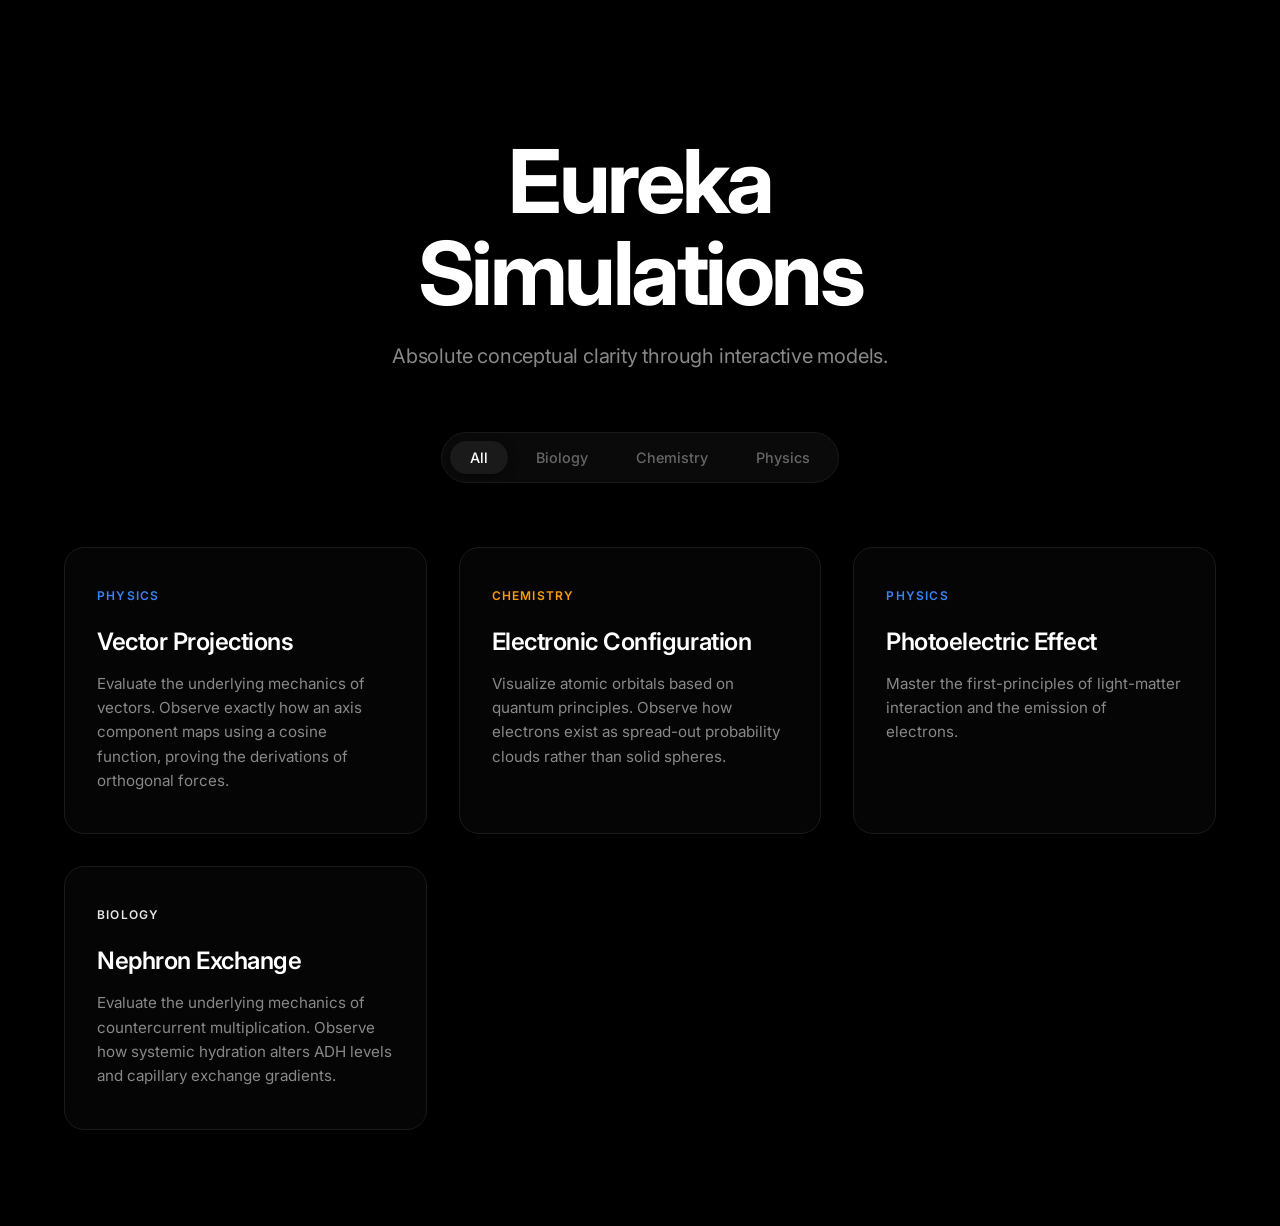
==== commit 4138d229: "Update index.html" ====
--- a/index.html
+++ b/index.html
@@ -60,12 +60,12 @@
                 </div>
             </a>
 
-            <!-- Biology: Micturition -->
-            <a href="biology/micturition/index.html" class="card biology-card">
+            <!-- Biology: Nephron Exchange -->
+            <a href="biology/nephron-exchange/index.html" class="card biology-card">
                 <div class="card-inner">
                     <div class="card-tag">Biology</div>
-                    <h2>Micturition</h2>
-                    <p>Analyze the precise structural mechanisms and physiological pathways controlling fluid release.</p>
+                    <h2>Nephron Exchange</h2>
+                    <p>Evaluate the underlying mechanics of countercurrent multiplication. Observe how systemic hydration alters ADH levels and capillary exchange gradients.</p>
                 </div>
             </a>
 
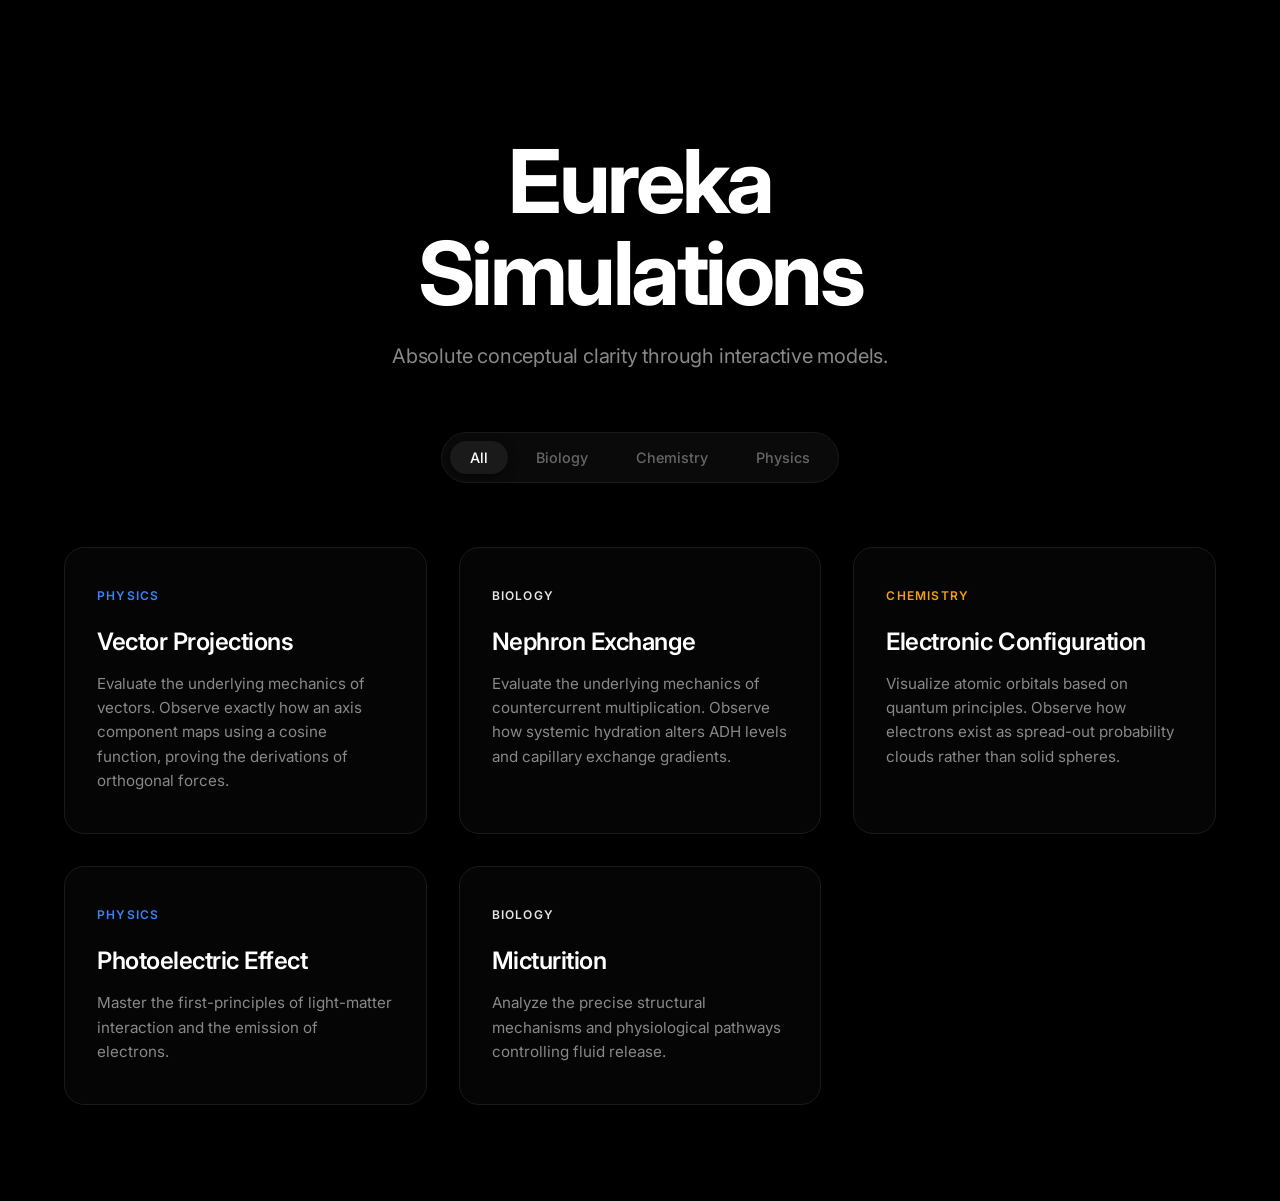
==== commit d1c62455: "File updation" ====
--- a/index.html
+++ b/index.html
@@ -41,6 +41,15 @@
                     <p>Evaluate the underlying mechanics of vectors. Observe exactly how an axis component maps using a cosine function, proving the derivations of orthogonal forces.</p>
                 </div>
             </a>
+            
+            <!-- Biology: Nephron Exchange -->
+            <a href="biology/nephron-exchange/index.html" class="card biology-card">
+                <div class="card-inner">
+                    <div class="card-tag">Biology</div>
+                    <h2>Nephron Exchange</h2>
+                    <p>Evaluate the underlying mechanics of countercurrent multiplication. Observe how systemic hydration alters ADH levels and capillary exchange gradients.</p>
+                </div>
+            </a>
 
             <!-- Chemistry: Electronic Configuration -->
             <a href="chemistry/electronic-configuration/index.html" class="card chemistry-card">
@@ -60,12 +69,12 @@
                 </div>
             </a>
 
-            <!-- Biology: Nephron Exchange -->
-            <a href="biology/nephron-exchange/index.html" class="card biology-card">
+            <!-- Biology: Micturition -->
+            <a href="biology/micturition/index.html" class="card biology-card">
                 <div class="card-inner">
                     <div class="card-tag">Biology</div>
-                    <h2>Nephron Exchange</h2>
-                    <p>Evaluate the underlying mechanics of countercurrent multiplication. Observe how systemic hydration alters ADH levels and capillary exchange gradients.</p>
+                    <h2>Micturition</h2>
+                    <p>Analyze the precise structural mechanisms and physiological pathways controlling fluid release.</p>
                 </div>
             </a>
 
